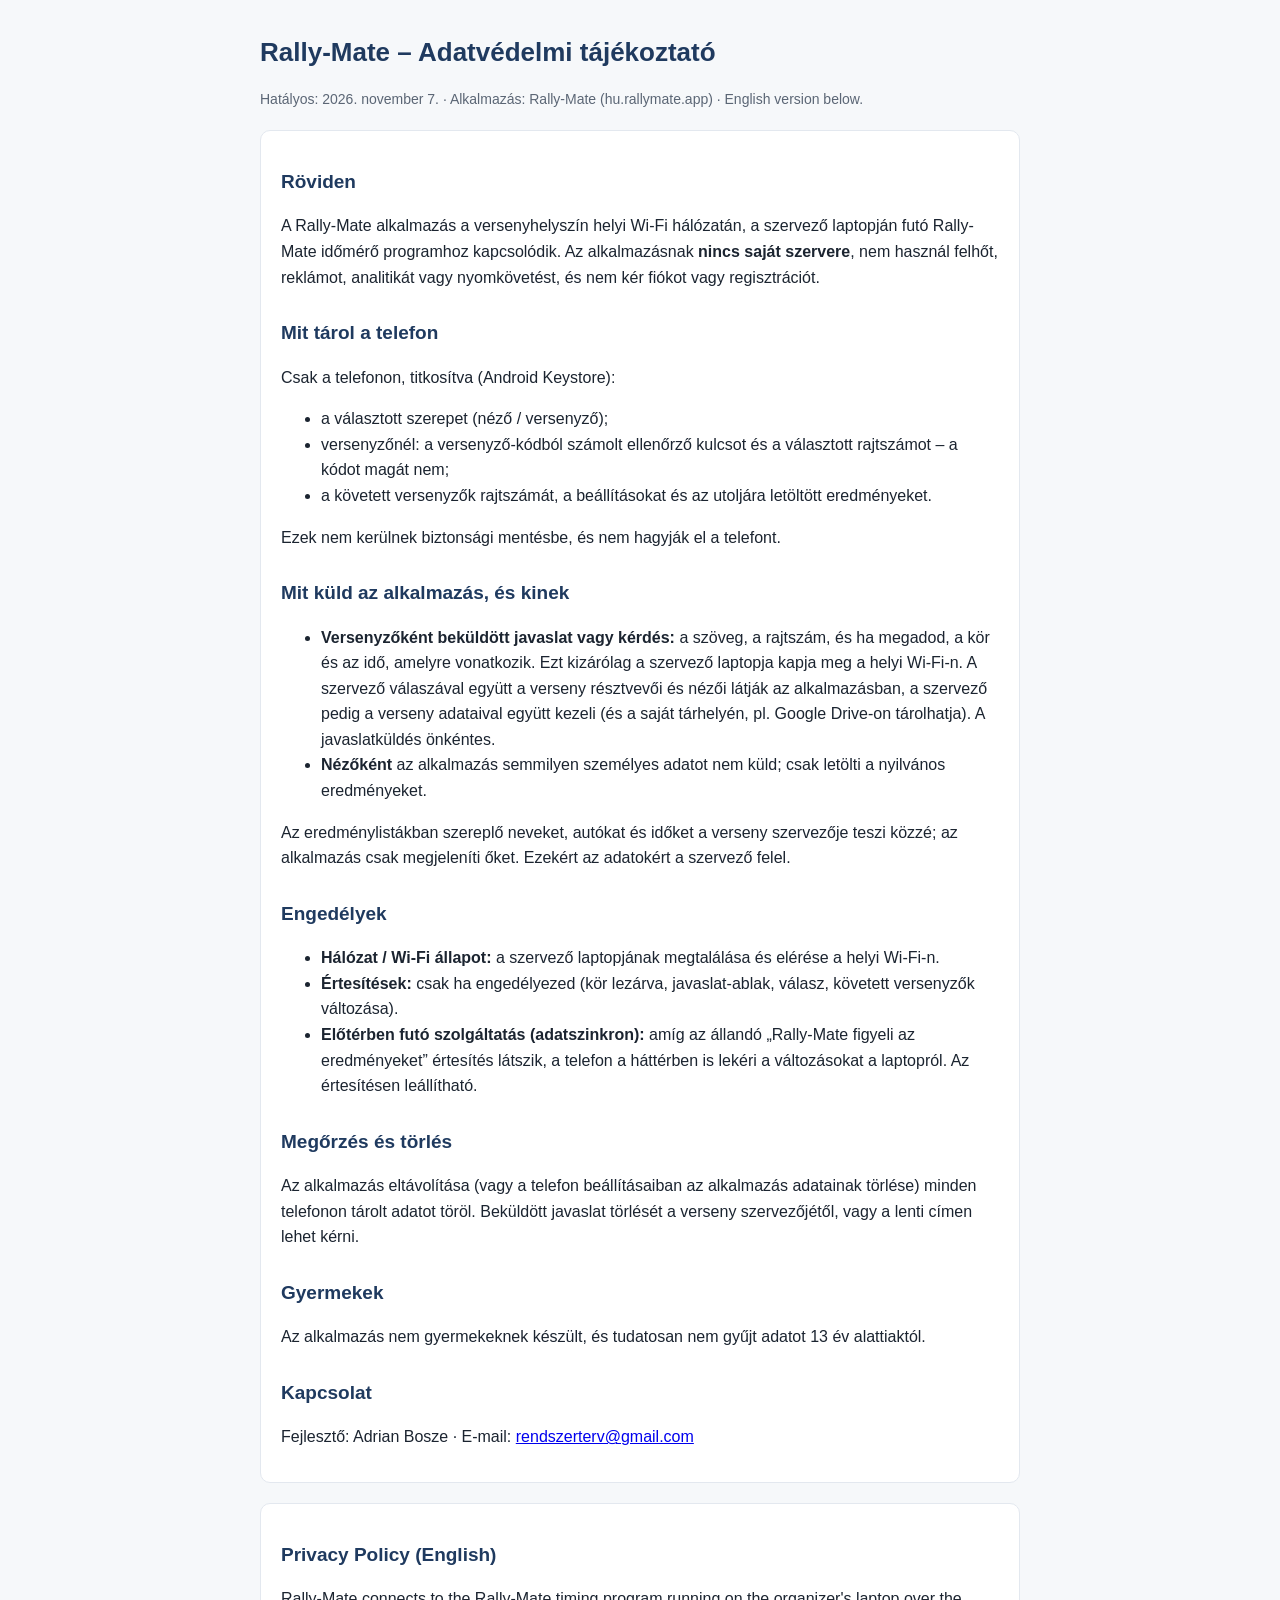
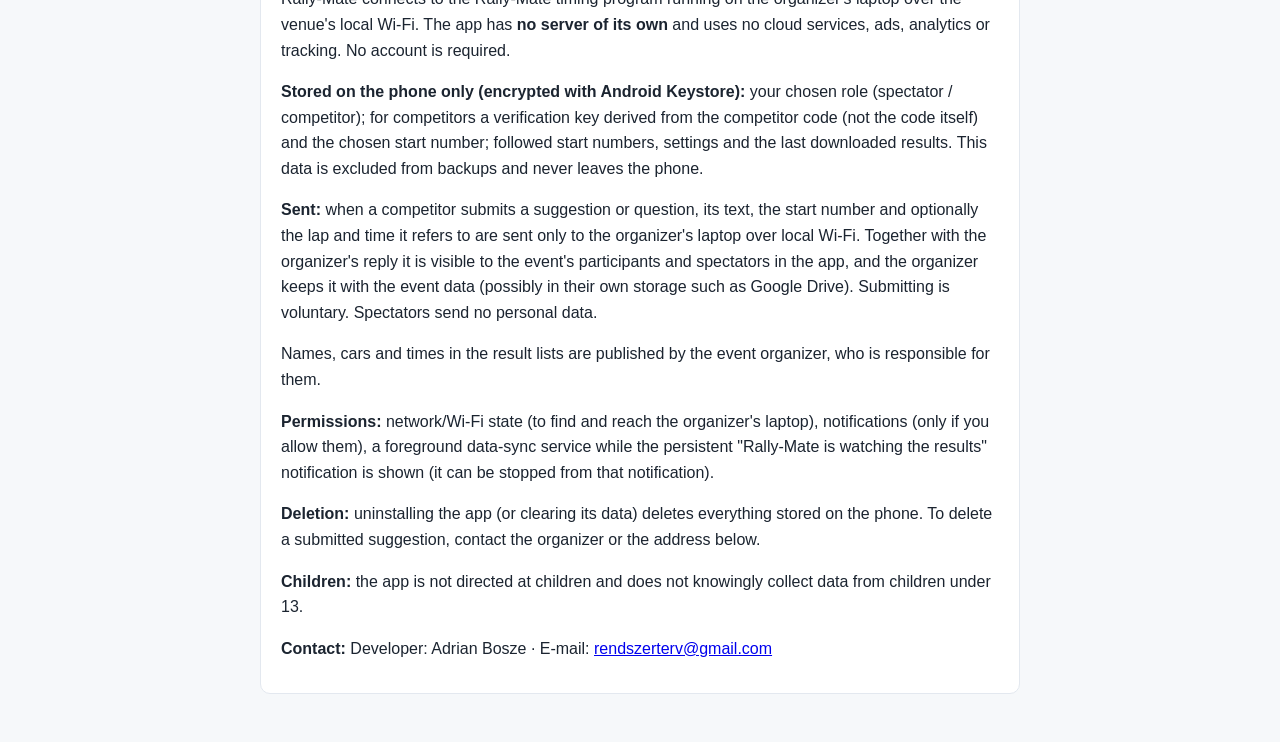
==== index.html @ aae3c8dd "Rally-Mate – adatvédelmi tájékoztató (Play Áruház) Co-Authored-By: Claude Opus 5.5 <noreply@anthropi" ====
<!doctype html>
<html lang="hu">
<head>
<meta charset="utf-8">
<meta name="viewport" content="width=device-width, initial-scale=1">
<title>Rally-Mate – Adatvédelmi tájékoztató / Privacy Policy</title>
<style>
:root{--bg:#F6F8FA;--ink:#1B2430;--muted:#5B6675;--accent:#1F3A5F;--card:#fff;--line:#E3E8EF}
@media (prefers-color-scheme: dark){:root{--bg:#0F141B;--ink:#E8EDF3;--muted:#9AA6B5;--accent:#8DB4E8;--card:#18202B;--line:#2A3442}}
body{margin:0;background:var(--bg);color:var(--ink);font:16px/1.6 -apple-system,"Segoe UI",Roboto,Arial,sans-serif}
main{max-width:760px;margin:0 auto;padding:24px 16px 48px}
h1{color:var(--accent);font-size:26px;margin:8px 0}h2{color:var(--accent);font-size:19px;margin-top:28px}
section{background:var(--card);border:1px solid var(--line);border-radius:10px;padding:8px 20px 16px;margin-top:20px}
.muted{color:var(--muted);font-size:14px}
</style>
</head>
<body><main>
<h1>Rally-Mate – Adatvédelmi tájékoztató</h1>
<p class="muted">Hatályos: 2026. november 7. · Alkalmazás: Rally-Mate (hu.rallymate.app) · English version below.</p>

<section>
<h2>Röviden</h2>
<p>A Rally-Mate alkalmazás a versenyhelyszín helyi Wi-Fi hálózatán, a szervező laptopján futó Rally-Mate időmérő
programhoz kapcsolódik. Az alkalmazásnak <b>nincs saját szervere</b>, nem használ felhőt, reklámot, analitikát vagy
nyomkövetést, és nem kér fiókot vagy regisztrációt.</p>

<h2>Mit tárol a telefon</h2>
<p>Csak a telefonon, titkosítva (Android Keystore):</p>
<ul>
<li>a választott szerepet (néző / versenyző);</li>
<li>versenyzőnél: a versenyző-kódból számolt ellenőrző kulcsot és a választott rajtszámot – a kódot magát nem;</li>
<li>a követett versenyzők rajtszámát, a beállításokat és az utoljára letöltött eredményeket.</li>
</ul>
<p>Ezek nem kerülnek biztonsági mentésbe, és nem hagyják el a telefont.</p>

<h2>Mit küld az alkalmazás, és kinek</h2>
<ul>
<li><b>Versenyzőként beküldött javaslat vagy kérdés:</b> a szöveg, a rajtszám, és ha megadod, a kör és az idő,
amelyre vonatkozik. Ezt kizárólag a szervező laptopja kapja meg a helyi Wi-Fi-n. A szervező válaszával együtt a
verseny résztvevői és nézői látják az alkalmazásban, a szervező pedig a verseny adataival együtt kezeli (és a saját
tárhelyén, pl. Google Drive-on tárolhatja). A javaslatküldés önkéntes.</li>
<li><b>Nézőként</b> az alkalmazás semmilyen személyes adatot nem küld; csak letölti a nyilvános eredményeket.</li>
</ul>
<p>Az eredménylistákban szereplő neveket, autókat és időket a verseny szervezője teszi közzé; az alkalmazás csak
megjeleníti őket. Ezekért az adatokért a szervező felel.</p>

<h2>Engedélyek</h2>
<ul>
<li><b>Hálózat / Wi-Fi állapot:</b> a szervező laptopjának megtalálása és elérése a helyi Wi-Fi-n.</li>
<li><b>Értesítések:</b> csak ha engedélyezed (kör lezárva, javaslat-ablak, válasz, követett versenyzők változása).</li>
<li><b>Előtérben futó szolgáltatás (adatszinkron):</b> amíg az állandó „Rally-Mate figyeli az eredményeket”
értesítés látszik, a telefon a háttérben is lekéri a változásokat a laptopról. Az értesítésen leállítható.</li>
</ul>

<h2>Megőrzés és törlés</h2>
<p>Az alkalmazás eltávolítása (vagy a telefon beállításaiban az alkalmazás adatainak törlése) minden telefonon
tárolt adatot töröl. Beküldött javaslat törlését a verseny szervezőjétől, vagy a lenti címen lehet kérni.</p>

<h2>Gyermekek</h2>
<p>Az alkalmazás nem gyermekeknek készült, és tudatosan nem gyűjt adatot 13 év alattiaktól.</p>

<h2>Kapcsolat</h2>
<p>Fejlesztő: Adrian Bosze · E-mail: <a href="mailto:rendszerterv@gmail.com">rendszerterv@gmail.com</a></p>
</section>

<section lang="en">
<h2>Privacy Policy (English)</h2>
<p>Rally-Mate connects to the Rally-Mate timing program running on the organizer's laptop over the venue's local
Wi-Fi. The app has <b>no server of its own</b> and uses no cloud services, ads, analytics or tracking. No account is
required.</p>
<p><b>Stored on the phone only (encrypted with Android Keystore):</b> your chosen role (spectator / competitor); for
competitors a verification key derived from the competitor code (not the code itself) and the chosen start number;
followed start numbers, settings and the last downloaded results. This data is excluded from backups and never leaves
the phone.</p>
<p><b>Sent:</b> when a competitor submits a suggestion or question, its text, the start number and optionally the lap
and time it refers to are sent only to the organizer's laptop over local Wi-Fi. Together with the organizer's reply it
is visible to the event's participants and spectators in the app, and the organizer keeps it with the event data
(possibly in their own storage such as Google Drive). Submitting is voluntary. Spectators send no personal data.</p>
<p>Names, cars and times in the result lists are published by the event organizer, who is responsible for them.</p>
<p><b>Permissions:</b> network/Wi-Fi state (to find and reach the organizer's laptop), notifications (only if you allow
them), a foreground data-sync service while the persistent "Rally-Mate is watching the results" notification is shown
(it can be stopped from that notification).</p>
<p><b>Deletion:</b> uninstalling the app (or clearing its data) deletes everything stored on the phone. To delete a
submitted suggestion, contact the organizer or the address below.</p>
<p><b>Children:</b> the app is not directed at children and does not knowingly collect data from children under 13.</p>
<p><b>Contact:</b> Developer: Adrian Bosze · E-mail: <a href="mailto:rendszerterv@gmail.com">rendszerterv@gmail.com</a></p>
</section>
</main></body></html>
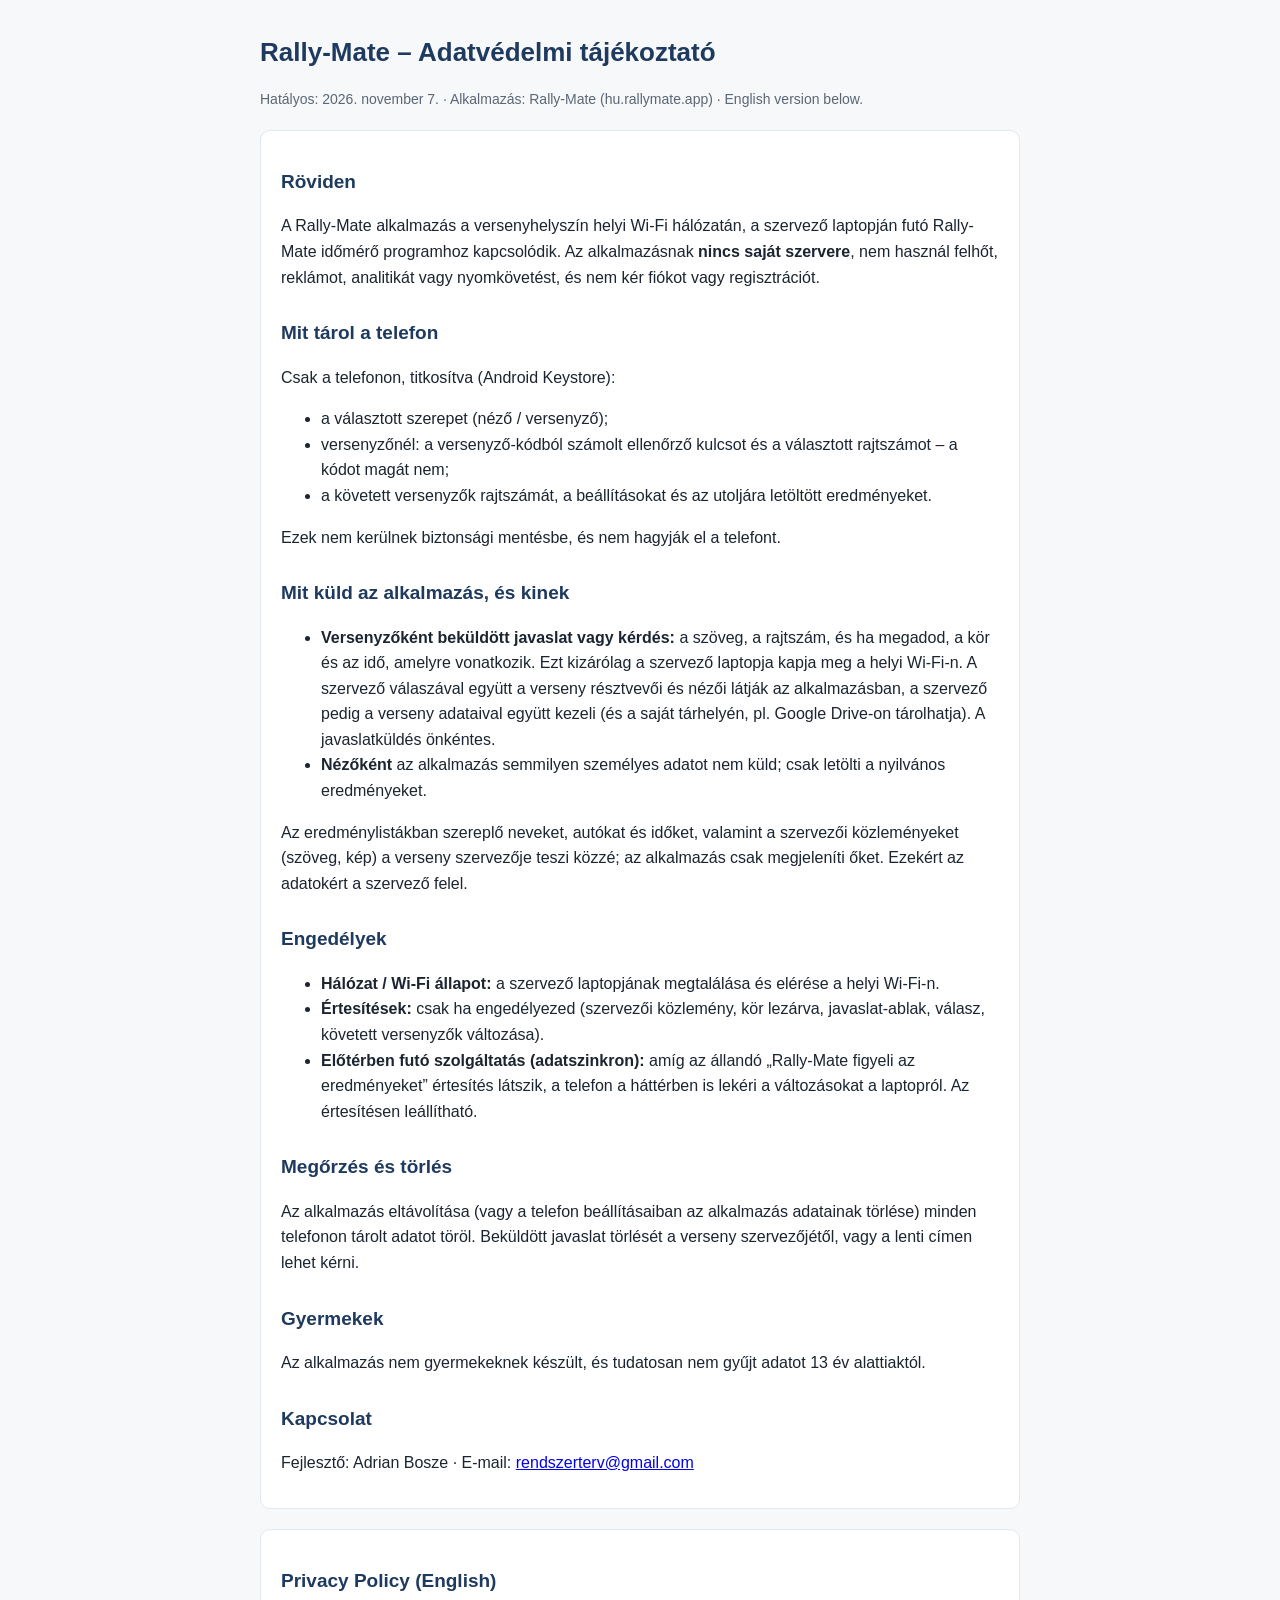
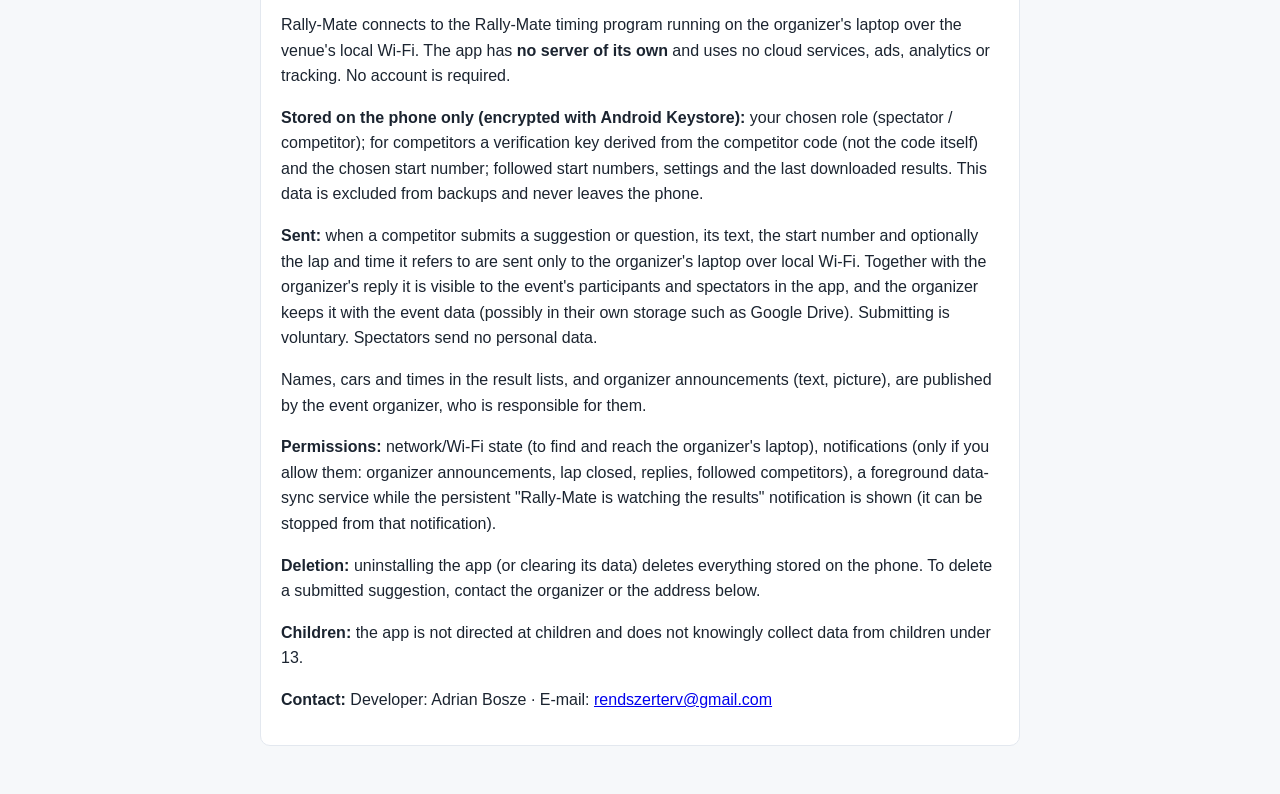
==== commit 7f88598d: "Szervezői közlemények a tájékoztatóban Co-Authored-By: Claude Opus 5.5 <noreply@anthropic.com> Claud" ====
--- a/index.html
+++ b/index.html
@@ -41,13 +41,13 @@
 tárhelyén, pl. Google Drive-on tárolhatja). A javaslatküldés önkéntes.</li>
 <li><b>Nézőként</b> az alkalmazás semmilyen személyes adatot nem küld; csak letölti a nyilvános eredményeket.</li>
 </ul>
-<p>Az eredménylistákban szereplő neveket, autókat és időket a verseny szervezője teszi közzé; az alkalmazás csak
-megjeleníti őket. Ezekért az adatokért a szervező felel.</p>
+<p>Az eredménylistákban szereplő neveket, autókat és időket, valamint a szervezői közleményeket (szöveg, kép) a verseny
+szervezője teszi közzé; az alkalmazás csak megjeleníti őket. Ezekért az adatokért a szervező felel.</p>
 
 <h2>Engedélyek</h2>
 <ul>
 <li><b>Hálózat / Wi-Fi állapot:</b> a szervező laptopjának megtalálása és elérése a helyi Wi-Fi-n.</li>
-<li><b>Értesítések:</b> csak ha engedélyezed (kör lezárva, javaslat-ablak, válasz, követett versenyzők változása).</li>
+<li><b>Értesítések:</b> csak ha engedélyezed (szervezői közlemény, kör lezárva, javaslat-ablak, válasz, követett versenyzők változása).</li>
 <li><b>Előtérben futó szolgáltatás (adatszinkron):</b> amíg az állandó „Rally-Mate figyeli az eredményeket”
 értesítés látszik, a telefon a háttérben is lekéri a változásokat a laptopról. Az értesítésen leállítható.</li>
 </ul>
@@ -76,9 +76,9 @@
 and time it refers to are sent only to the organizer's laptop over local Wi-Fi. Together with the organizer's reply it
 is visible to the event's participants and spectators in the app, and the organizer keeps it with the event data
 (possibly in their own storage such as Google Drive). Submitting is voluntary. Spectators send no personal data.</p>
-<p>Names, cars and times in the result lists are published by the event organizer, who is responsible for them.</p>
+<p>Names, cars and times in the result lists, and organizer announcements (text, picture), are published by the event organizer, who is responsible for them.</p>
 <p><b>Permissions:</b> network/Wi-Fi state (to find and reach the organizer's laptop), notifications (only if you allow
-them), a foreground data-sync service while the persistent "Rally-Mate is watching the results" notification is shown
+them: organizer announcements, lap closed, replies, followed competitors), a foreground data-sync service while the persistent "Rally-Mate is watching the results" notification is shown
 (it can be stopped from that notification).</p>
 <p><b>Deletion:</b> uninstalling the app (or clearing its data) deletes everything stored on the phone. To delete a
 submitted suggestion, contact the organizer or the address below.</p>
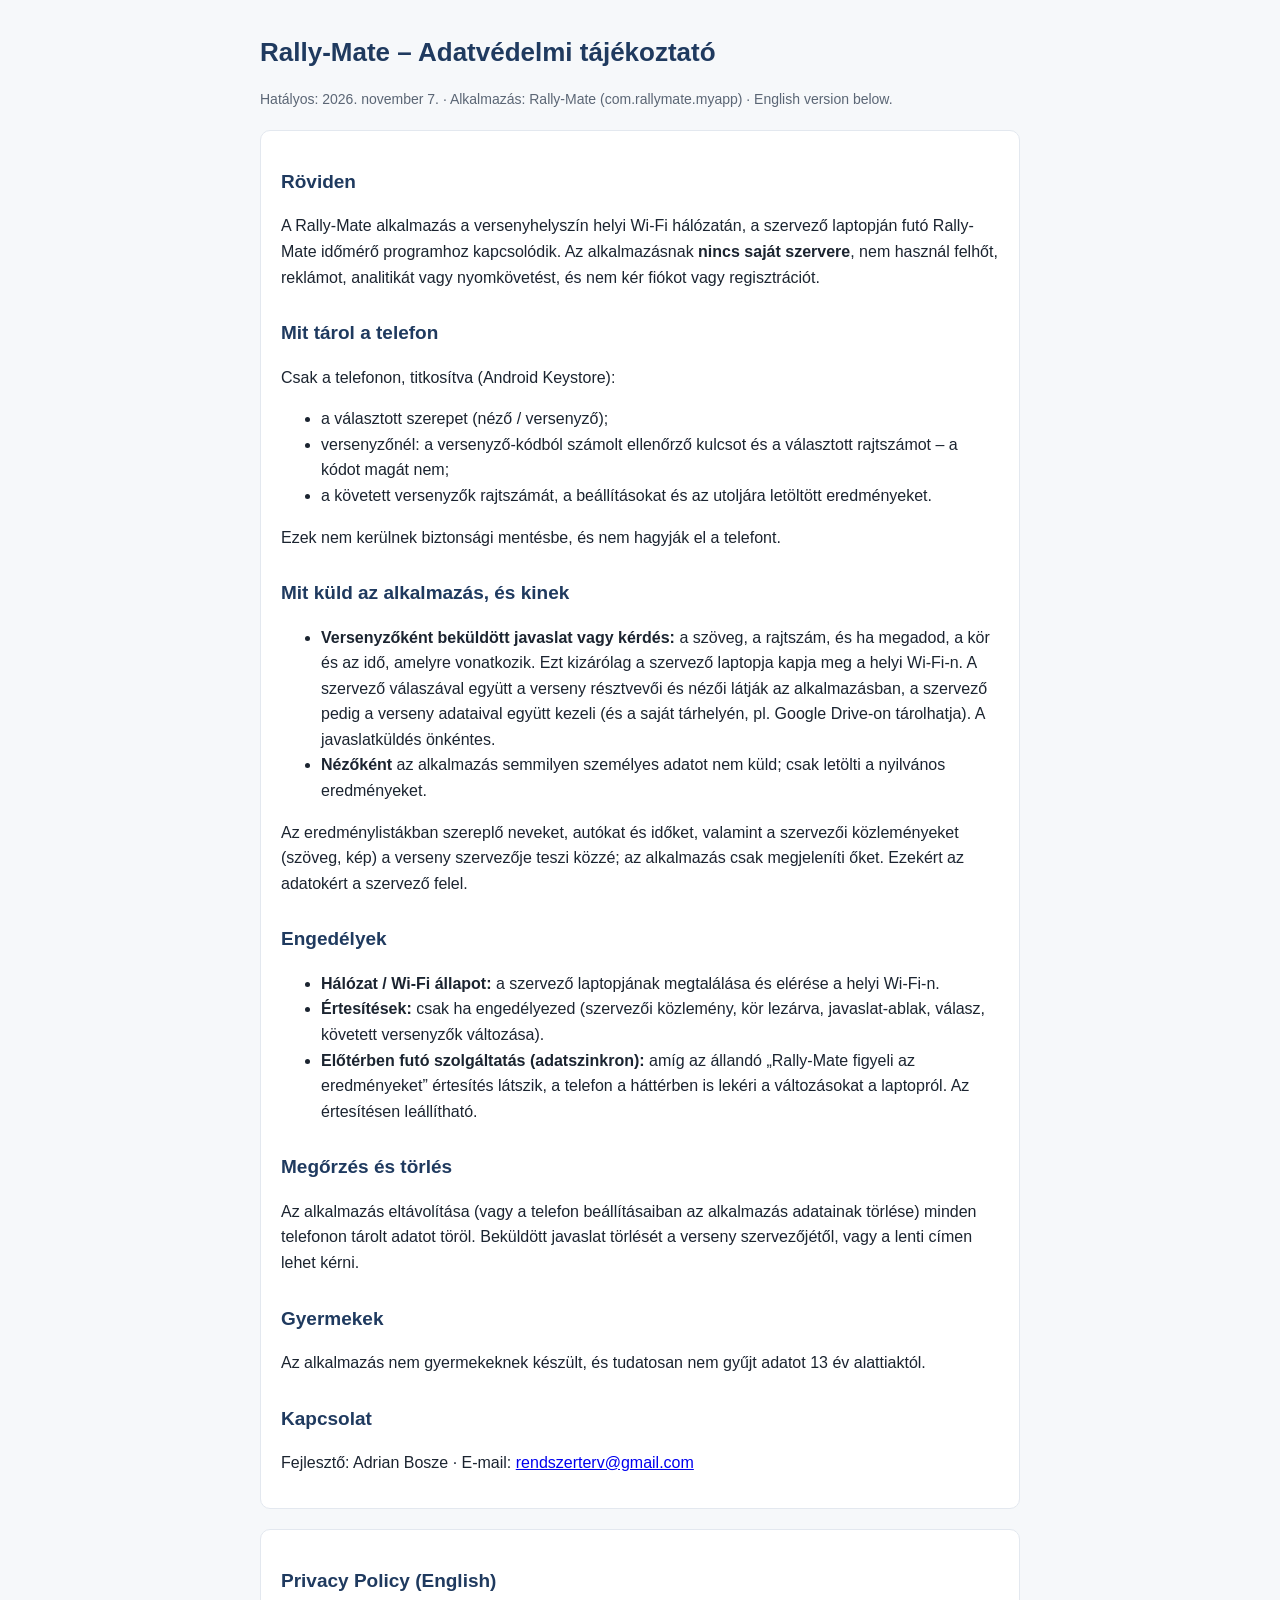
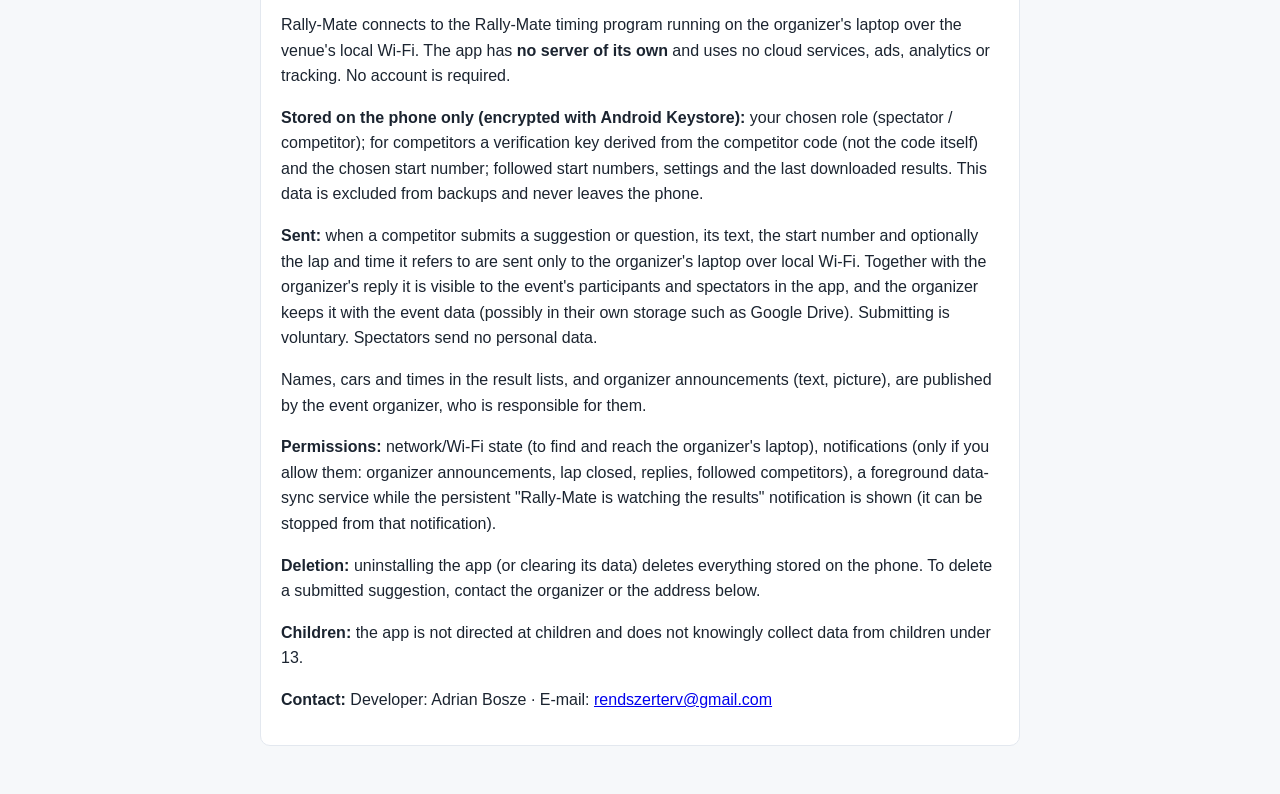
==== commit 7119de66: "Csomagnév: com.rallymate.myapp Co-Authored-By: Claude Opus 5.5 <noreply@anthropic.com> Claude-Sessio" ====
--- a/index.html
+++ b/index.html
@@ -16,7 +16,7 @@
 </head>
 <body><main>
 <h1>Rally-Mate – Adatvédelmi tájékoztató</h1>
-<p class="muted">Hatályos: 2026. november 7. · Alkalmazás: Rally-Mate (hu.rallymate.app) · English version below.</p>
+<p class="muted">Hatályos: 2026. november 7. · Alkalmazás: Rally-Mate (com.rallymate.myapp) · English version below.</p>
 
 <section>
 <h2>Röviden</h2>
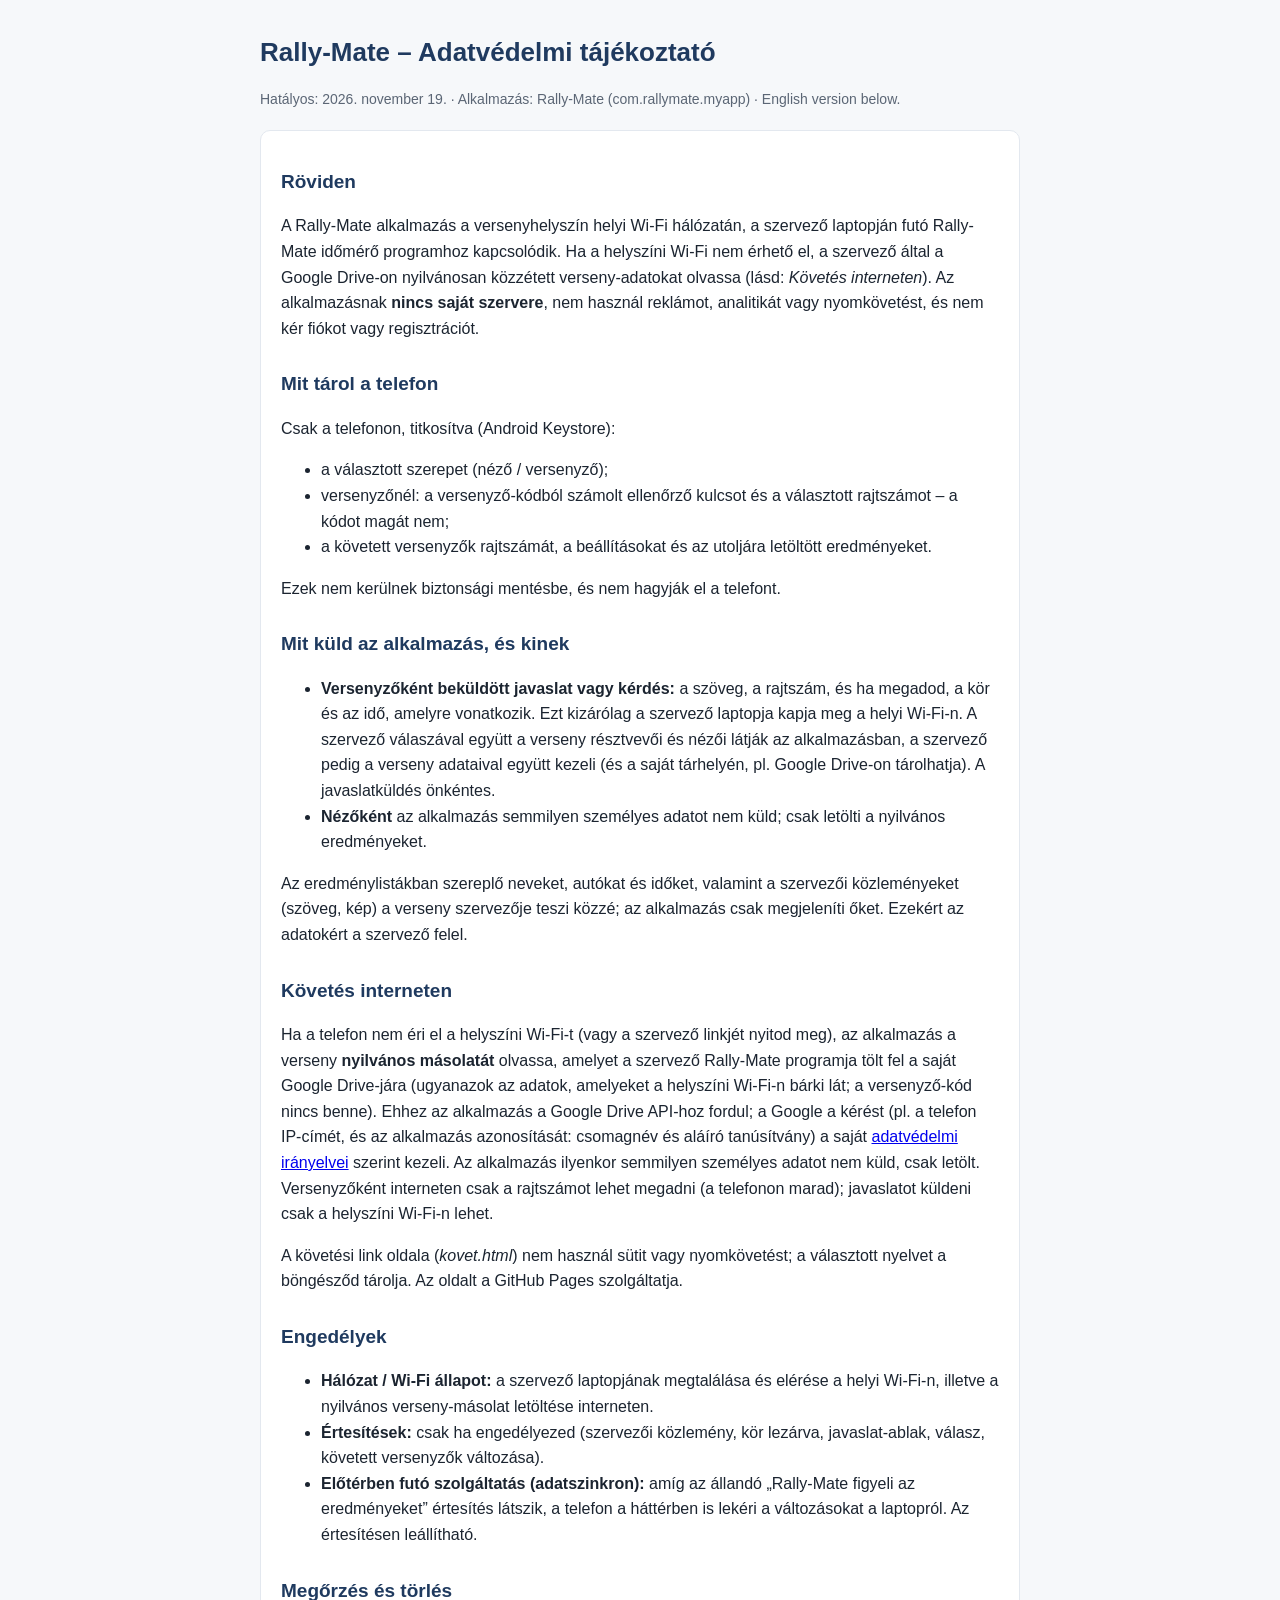
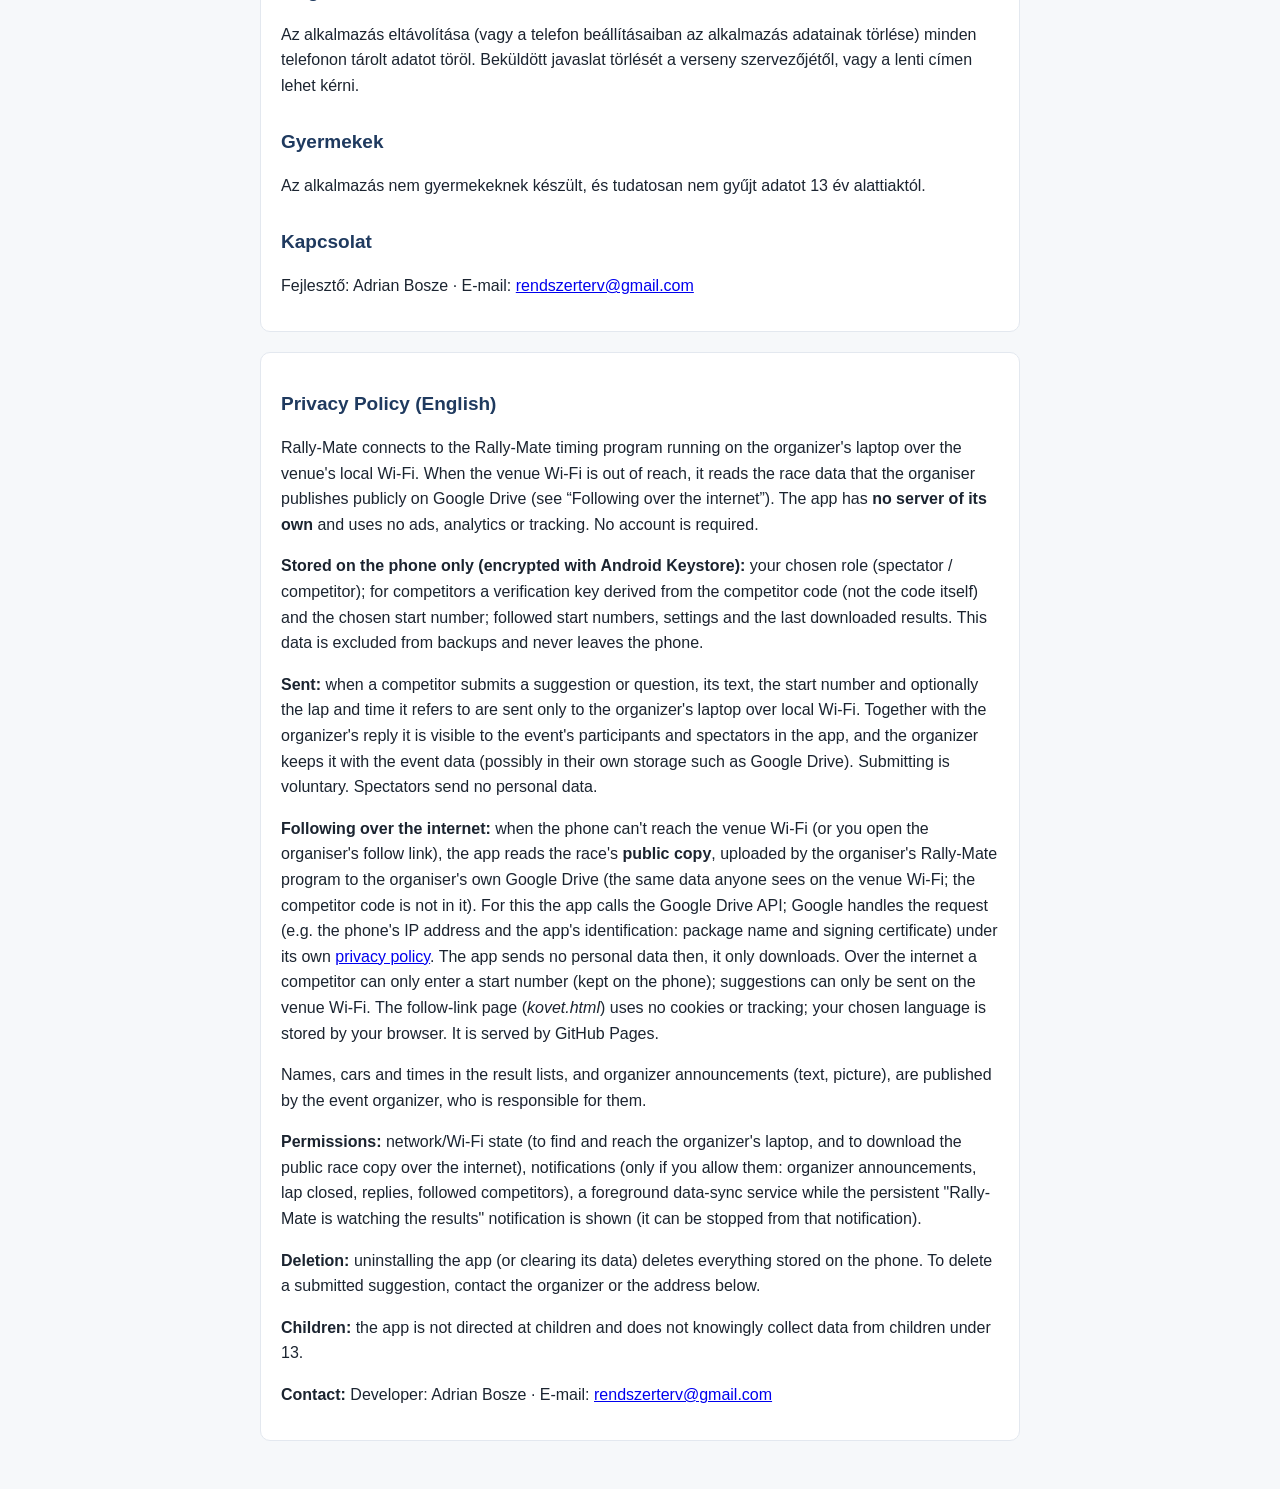
==== commit 0a65ab7f: "Rally-Mate: kovet.html (követési link oldala) és az adatvédelmi tájékoztató a követésről interneten " ====
--- a/index.html
+++ b/index.html
@@ -16,13 +16,14 @@
 </head>
 <body><main>
 <h1>Rally-Mate – Adatvédelmi tájékoztató</h1>
-<p class="muted">Hatályos: 2026. november 7. · Alkalmazás: Rally-Mate (com.rallymate.myapp) · English version below.</p>
+<p class="muted">Hatályos: 2026. november 19. · Alkalmazás: Rally-Mate (com.rallymate.myapp) · English version below.</p>
 
 <section>
 <h2>Röviden</h2>
 <p>A Rally-Mate alkalmazás a versenyhelyszín helyi Wi-Fi hálózatán, a szervező laptopján futó Rally-Mate időmérő
-programhoz kapcsolódik. Az alkalmazásnak <b>nincs saját szervere</b>, nem használ felhőt, reklámot, analitikát vagy
-nyomkövetést, és nem kér fiókot vagy regisztrációt.</p>
+programhoz kapcsolódik. Ha a helyszíni Wi-Fi nem érhető el, a szervező által a Google Drive-on nyilvánosan
+közzétett verseny-adatokat olvassa (lásd: <i>Követés interneten</i>). Az alkalmazásnak <b>nincs saját szervere</b>,
+nem használ reklámot, analitikát vagy nyomkövetést, és nem kér fiókot vagy regisztrációt.</p>
 
 <h2>Mit tárol a telefon</h2>
 <p>Csak a telefonon, titkosítva (Android Keystore):</p>
@@ -44,9 +45,21 @@
 <p>Az eredménylistákban szereplő neveket, autókat és időket, valamint a szervezői közleményeket (szöveg, kép) a verseny
 szervezője teszi közzé; az alkalmazás csak megjeleníti őket. Ezekért az adatokért a szervező felel.</p>
 
+<h2>Követés interneten</h2>
+<p>Ha a telefon nem éri el a helyszíni Wi-Fi-t (vagy a szervező linkjét nyitod meg), az alkalmazás a verseny
+<b>nyilvános másolatát</b> olvassa, amelyet a szervező Rally-Mate programja tölt fel a saját Google Drive-jára
+(ugyanazok az adatok, amelyeket a helyszíni Wi-Fi-n bárki lát; a versenyző-kód nincs benne). Ehhez az alkalmazás a
+Google Drive API-hoz fordul; a Google a kérést (pl. a telefon IP-címét, és az alkalmazás azonosítását: csomagnév és
+aláíró tanúsítvány) a saját <a href="https://policies.google.com/privacy">adatvédelmi irányelvei</a> szerint kezeli.
+Az alkalmazás ilyenkor semmilyen személyes adatot nem küld, csak letölt. Versenyzőként interneten csak a rajtszámot
+lehet megadni (a telefonon marad); javaslatot küldeni csak a helyszíni Wi-Fi-n lehet.</p>
+<p>A követési link oldala (<i>kovet.html</i>) nem használ sütit vagy nyomkövetést; a választott nyelvet a böngésződ
+tárolja. Az oldalt a GitHub Pages szolgáltatja.</p>
+
 <h2>Engedélyek</h2>
 <ul>
-<li><b>Hálózat / Wi-Fi állapot:</b> a szervező laptopjának megtalálása és elérése a helyi Wi-Fi-n.</li>
+<li><b>Hálózat / Wi-Fi állapot:</b> a szervező laptopjának megtalálása és elérése a helyi Wi-Fi-n, illetve a
+nyilvános verseny-másolat letöltése interneten.</li>
 <li><b>Értesítések:</b> csak ha engedélyezed (szervezői közlemény, kör lezárva, javaslat-ablak, válasz, követett versenyzők változása).</li>
 <li><b>Előtérben futó szolgáltatás (adatszinkron):</b> amíg az állandó „Rally-Mate figyeli az eredményeket”
 értesítés látszik, a telefon a háttérben is lekéri a változásokat a laptopról. Az értesítésen leállítható.</li>
@@ -66,8 +79,9 @@
 <section lang="en">
 <h2>Privacy Policy (English)</h2>
 <p>Rally-Mate connects to the Rally-Mate timing program running on the organizer's laptop over the venue's local
-Wi-Fi. The app has <b>no server of its own</b> and uses no cloud services, ads, analytics or tracking. No account is
-required.</p>
+Wi-Fi. When the venue Wi-Fi is out of reach, it reads the race data that the organiser publishes publicly on Google
+Drive (see “Following over the internet”). The app has <b>no server of its own</b> and uses no ads, analytics or
+tracking. No account is required.</p>
 <p><b>Stored on the phone only (encrypted with Android Keystore):</b> your chosen role (spectator / competitor); for
 competitors a verification key derived from the competitor code (not the code itself) and the chosen start number;
 followed start numbers, settings and the last downloaded results. This data is excluded from backups and never leaves
@@ -76,8 +90,17 @@
 and time it refers to are sent only to the organizer's laptop over local Wi-Fi. Together with the organizer's reply it
 is visible to the event's participants and spectators in the app, and the organizer keeps it with the event data
 (possibly in their own storage such as Google Drive). Submitting is voluntary. Spectators send no personal data.</p>
+<p><b>Following over the internet:</b> when the phone can't reach the venue Wi-Fi (or you open the organiser's
+follow link), the app reads the race's <b>public copy</b>, uploaded by the organiser's Rally-Mate program to the
+organiser's own Google Drive (the same data anyone sees on the venue Wi-Fi; the competitor code is not in it). For this
+the app calls the Google Drive API; Google handles the request (e.g. the phone's IP address and the app's
+identification: package name and signing certificate) under its own
+<a href="https://policies.google.com/privacy">privacy policy</a>. The app sends no personal data then, it only
+downloads. Over the internet a competitor can only enter a start number (kept on the phone); suggestions can only be
+sent on the venue Wi-Fi. The follow-link page (<i>kovet.html</i>) uses no cookies or tracking; your chosen language is
+stored by your browser. It is served by GitHub Pages.</p>
 <p>Names, cars and times in the result lists, and organizer announcements (text, picture), are published by the event organizer, who is responsible for them.</p>
-<p><b>Permissions:</b> network/Wi-Fi state (to find and reach the organizer's laptop), notifications (only if you allow
+<p><b>Permissions:</b> network/Wi-Fi state (to find and reach the organizer's laptop, and to download the public race copy over the internet), notifications (only if you allow
 them: organizer announcements, lap closed, replies, followed competitors), a foreground data-sync service while the persistent "Rally-Mate is watching the results" notification is shown
 (it can be stopped from that notification).</p>
 <p><b>Deletion:</b> uninstalling the app (or clearing its data) deletes everything stored on the phone. To delete a
